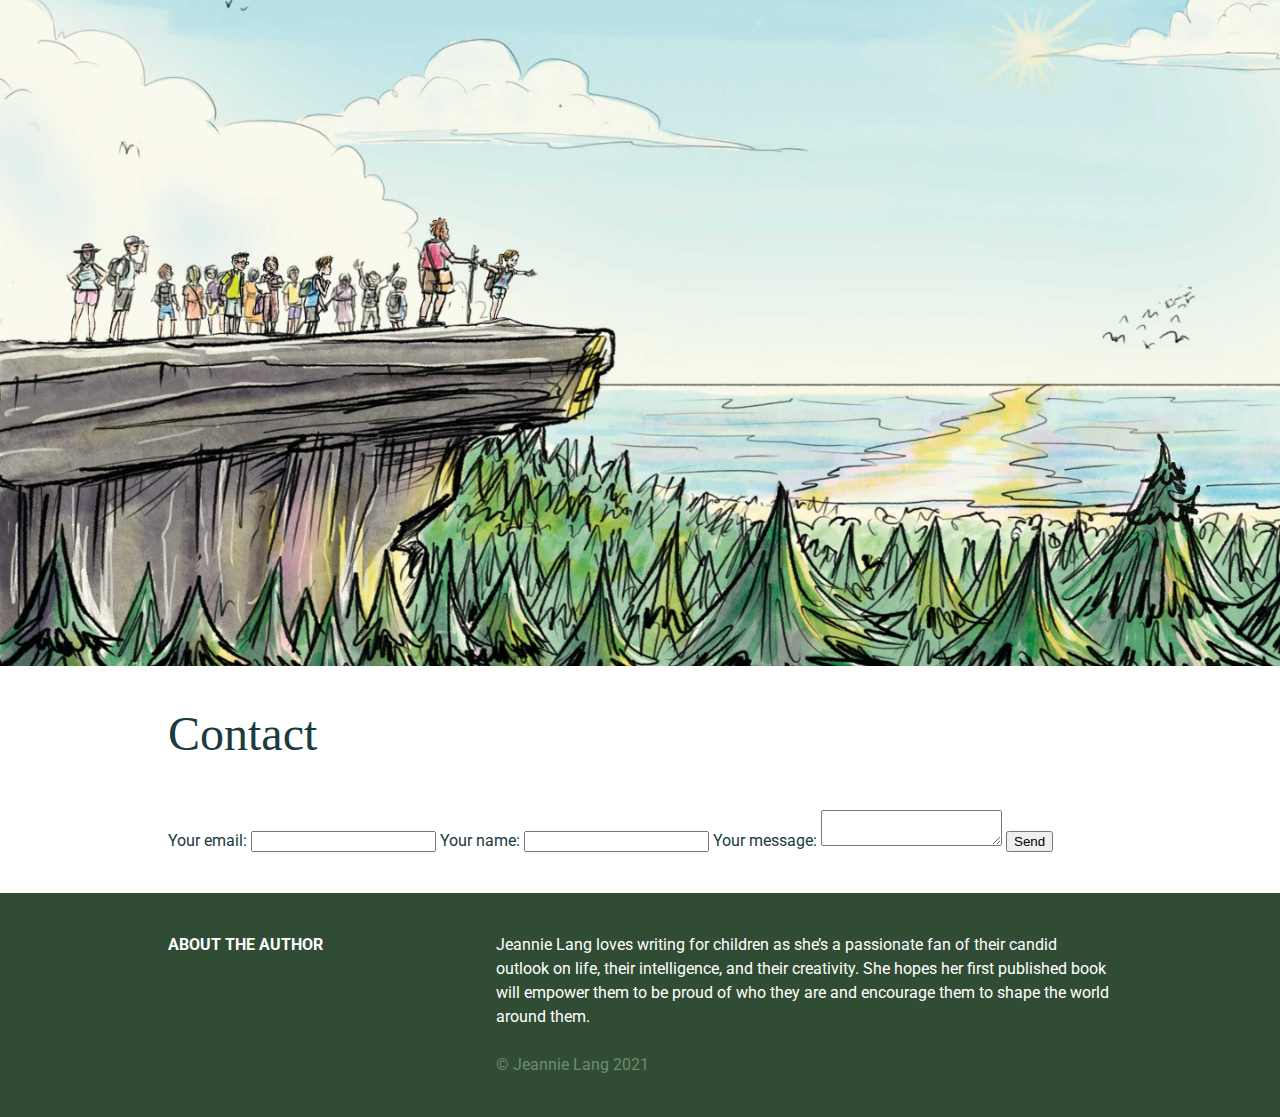
==== contact/index.html @ 02a04d6d "Contact form" ====
<!DOCTYPE html>
<html lang="en">
  <head>
    <meta charset="utf-8">
    <meta name="viewport" content="width=device-width, initial-scale=1, viewport-fit=cover">
    <title>Contact | The Difference Makers</title>
    <meta name="description" content="Jeannie Lang loves writing for children as she’s a passionate fan of their candid outlook on life, their intelligence, and their creativity.">
    <meta name="format-detection" content="telephone=no">
    <link rel="shortcut icon" href="../../images/favicon.png">
    <link rel="stylesheet" href="../../css/reset.css">
    <link rel="stylesheet" href="../../css/main.css">
    <link rel="preconnect" href="https://fonts.gstatic.com">
    <link href="https://fonts.googleapis.com/css2?family=Roboto:wght@400;700&family=Schoolbell&display=swap" rel="stylesheet">
  </head>
  <body>
    <header class="c-header -post">
      <div class="c-header_hero"></div>
      <div class="c-header_details">
        <div class="c-container -padded">
          <h1 class="c-heading -l1">Contact</h1>
        </div>
      </div>
    </header>
    <main class="c-main">
      <section class="c-post">
        <div class="c-container -padded-bottom">
          <form action="https://formspree.io/f/xjvjvprl" method="POST">
            <label>
              Your email:
              <input type="email" name="_replyto" required>
            </label>
            <label>
              Your name:
              <input type="email" name="_replyto" required>
            </label>
            <label>
              Your message:
              <textarea name="message" required></textarea>
            </label>
            <button type="submit">Send</button>
          </form>
        </div>
      </section>
    </main>
    <footer class="c-footer">
      <div class="c-container -padded">
        <div class="c-grid -c3 -collapse">
          <h1 class="c-label c-grid_s1">About the author</h1>
          <div class="c-grid_s2">
            <p>Jeannie Lang loves writing for children as she’s a passionate fan of their candid outlook on life, their intelligence, and their creativity. She hopes her first published book will empower them to be proud of who they are and encourage them to shape the world around them.</p>
            <p class="c-footer_copyright">© Jeannie Lang 2021</p>
          </div>
        </div>
      </div>
    </footer>
  </body>
</html>
---- css/main.css ----
/*
* Prefixed by https://autoprefixer.github.io
* PostCSS: v7.0.29,
* Autoprefixer: v9.7.6
* Browsers: last 4 version
*/

/* Global
// ============== */

html {
  height: 100%;
}

html,
body {
  min-height: 100%;
}

body {
  display: -webkit-box;
  display: -ms-flexbox;
  display: flex;
  -webkit-box-orient: vertical;
  -webkit-box-direction: normal;
  -ms-flex-direction: column;
  flex-direction: column;
  -webkit-box-pack: center;
  -ms-flex-pack: center;
  justify-content: center;
  margin: 0;
  background: #FFF;
}

* {
  -webkit-box-sizing: border-box;
  box-sizing: border-box;
}

/* container */

.c-container {
  width: 1024px;
  margin: 0 auto;
  padding-left: 5rem;
  padding-right: 5rem;
}

@media screen and (max-width: 1023px) {
  .c-container {
    width: 100%;
  }
}

@media screen and (max-width: 540px) {
  .c-container {
    padding-left: 3rem;
    padding-right: 3rem;
  }
}

.c-container.-padded {
  padding-top: 5rem;
  padding-bottom: 5rem;
}

.c-container.-padded-bottom {
  padding-bottom: 5rem;
}

@media screen and (max-width: 540px) {
  .c-container.-padded {
    padding-top: 3rem;
    padding-bottom: 3rem;
  }
}

/* grid */

.c-grid {
  display: -ms-grid;
  display: grid;
  grid-gap: 5rem;
}

.c-grid.-c2 {
  -ms-grid-columns: 1fr 5rem 1fr;
  grid-template-columns: repeat(2, 1fr);
}

.c-grid.-c2 img {
  max-width: 100%;
}

.c-grid.-c3 {
  -ms-grid-columns: 1fr 5rem 1fr 5rem 1fr;
  grid-template-columns: repeat(3, 1fr);
}

@media screen and (max-width: 540px) {
  .c-grid.-c2,
  .c-grid.-c3 {
    -ms-grid-columns: 1fr;
    grid-template-columns: 1fr;
    grid-gap: 3rem;
  }
}

@media screen and (max-width: 540px) {
  .c-grid.-collapse {
    grid-gap: 0;
  }
}

.c-grid_s1 {
  -ms-grid-column-span: 1;
  grid-column: span 1;
}

.c-grid_s2 {
  -ms-grid-column-span: 2;
  grid-column: span 2;
}

@media screen and (max-width: 540px) {
  .c-grid_s1,
  .c-grid_s2 {
    span: 1;
  }
}


/* Typography
// ============== */


html {
  font-size: 8px;
}

body {
  color: #1A3B40;
  font: 2rem/1.5 'Roboto', sans-serif;
  -webkit-font-smoothing: antialiased;
}

a {
  color: #00A5BE;
  text-decoration: none;
  -webkit-transition: color 0.25s ease-out;
  -o-transition: color 0.25s ease-out;
  transition: color 0.25s ease-out;
}

a:hover {
  color: #007587;
}

p:not(:last-child) {
  margin-bottom: 3rem;
}

strong {
  font-weight: bold;
}

.u-nowrap {
  white-space: nowrap;
}

.u-small {
  font-size: 1.5rem;
  margin-bottom: 1rem;
  color: #2e5359;
}

/* heading */

.c-heading {
  margin-bottom: 1rem;
  font-family: 'Schoolbell', cursive;
}

.c-heading.-l1 {
  font-size: 6rem;
  line-height: 7rem;
}

@media screen and (max-width: 540px) {
  .c-heading.-l1 {
    font-size: 5rem;
    line-height: 6rem;
  }
}

.c-heading.-l2 {
  font-size: 4rem;
  line-height: 5rem;
}

@media screen and (max-width: 540px) {
  .c-heading.-l2 {
    font-size: 3rem;
    line-height: 4rem;
  }
}

/* label */

.c-label {
  margin-bottom: 1rem;
  text-transform: uppercase;
  font-weight: bold;
}


/* header
// ============== */

.c-header {
  display: -webkit-box;
  display: -ms-flexbox;
  display: flex;
  -webkit-box-orient: vertical;
  -webkit-box-direction: normal;
  -ms-flex-direction: column;
  flex-direction: column;
  height: 90vh;
}

/*.c-header.-post {
  height: 70vh;
}*/

.c-header_hero {
  -webkit-box-flex: 1;
  -ms-flex: 1 1 auto;
  flex: 1 1 auto;
  background: #cce6e7 url(../images/plateau.jpg) no-repeat center center;
  background-size: cover;
}


/* image
// ============== */


.c-image {
  border-radius: 1rem;
  box-shadow:
    0px 0px 1px rgba(0, 0, 0, 0.06),
    0px 1px 1px rgba(0, 0, 0, 0.06),
    0px 1px 2px rgba(0, 0, 0, 0.06),
    0px 2px 4px rgba(0, 0, 0, 0.06),
    0px 4px 8px rgba(0, 0, 0, 0.06);
}


/* main
// ============== */

/* about */

.c-about {
  background: -webkit-gradient(linear, left top, left bottom, from(#FFF), to(#C7E6E3));
  background: -o-linear-gradient(#FFF, #C7E6E3);
  background: linear-gradient(#FFF, #C7E6E3);
}

.c-about.-mini {
  background: #C7E6E3;
}

/* purchase */

.c-purchase {
  background: #E3F2F1;
}


/* footer
// ============== */

.c-footer {
  color: #FFF;
  background: #314C34;
}

.c-footer_copyright {
  color: #6C8B70;
}
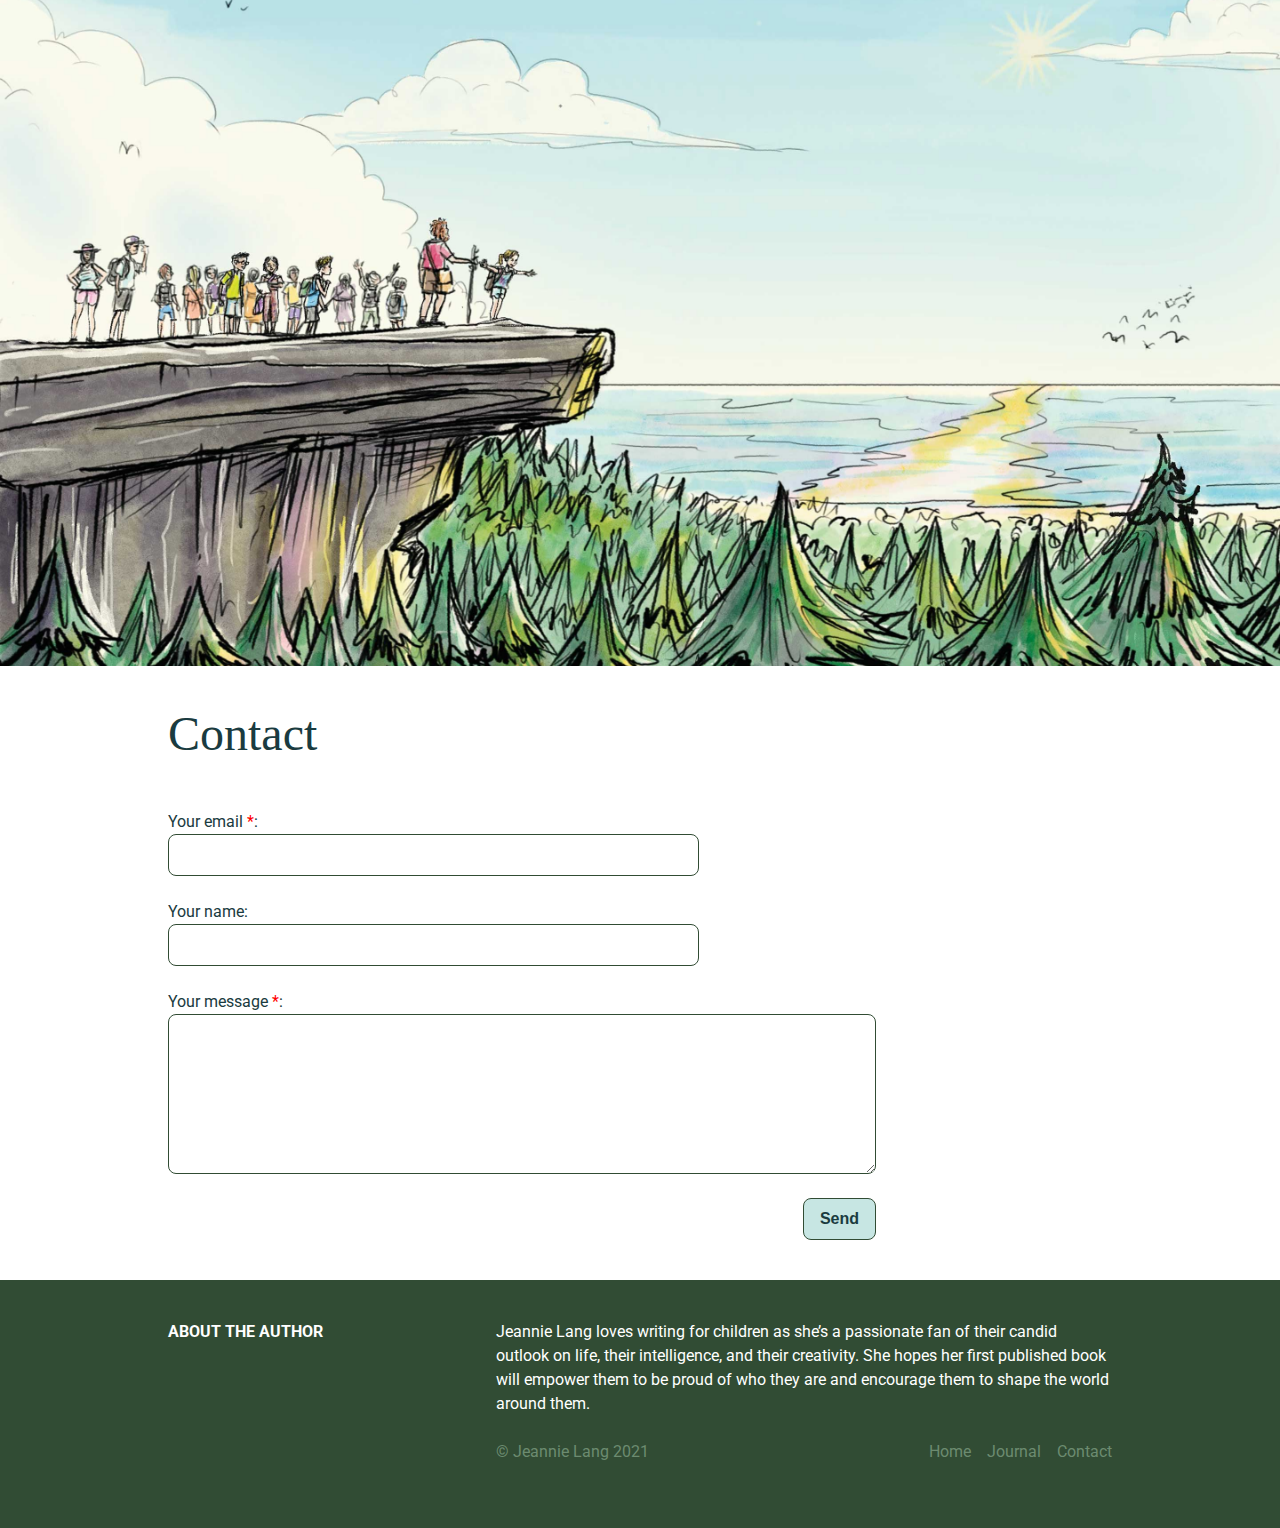
==== commit 7ee16c64: "Contact form and footer nav" ====
--- a/contact/index.html
+++ b/contact/index.html
@@ -7,9 +7,9 @@
     <title>Contact | The Difference Makers</title>
     <meta name="description" content="Jeannie Lang loves writing for children as she’s a passionate fan of their candid outlook on life, their intelligence, and their creativity.">
     <meta name="format-detection" content="telephone=no">
-    <link rel="shortcut icon" href="../../images/favicon.png">
-    <link rel="stylesheet" href="../../css/reset.css">
-    <link rel="stylesheet" href="../../css/main.css">
+    <link rel="shortcut icon" href="../images/favicon.png">
+    <link rel="stylesheet" href="../css/reset.css">
+    <link rel="stylesheet" href="../css/main.css">
     <link rel="preconnect" href="https://fonts.gstatic.com">
     <link href="https://fonts.googleapis.com/css2?family=Roboto:wght@400;700&family=Schoolbell&display=swap" rel="stylesheet">
   </head>
@@ -25,20 +25,20 @@
     <main class="c-main">
       <section class="c-post">
         <div class="c-container -padded-bottom">
-          <form action="https://formspree.io/f/xjvjvprl" method="POST">
-            <label>
-              Your email:
-              <input type="email" name="_replyto" required>
+          <form action="https://formspree.io/f/xjvjvprl" method="POST" class="c-form">
+            <label class="c-form_label">
+              <span class="c-form_label-text">Your email <span class="c-form_required">*</span>:</span>
+              <input type="email" name="from" class="c-form_text" required>
             </label>
-            <label>
-              Your name:
-              <input type="email" name="_replyto" required>
+            <label class="c-form_label">
+              <span class="c-form_label-text">Your name:</span>
+              <input type="text" name="name" class="c-form_text">
             </label>
-            <label>
-              Your message:
-              <textarea name="message" required></textarea>
+            <label class="c-form_label">
+              <span class="c-form_label-text">Your message <span class="c-form_required">*</span>:</span>
+              <textarea name="message" class="c-form_textarea" required></textarea>
             </label>
-            <button type="submit">Send</button>
+            <button type="submit" class="c-button -right">Send</button>
           </form>
         </div>
       </section>
@@ -49,7 +49,22 @@
           <h1 class="c-label c-grid_s1">About the author</h1>
           <div class="c-grid_s2">
             <p>Jeannie Lang loves writing for children as she’s a passionate fan of their candid outlook on life, their intelligence, and their creativity. She hopes her first published book will empower them to be proud of who they are and encourage them to shape the world around them.</p>
-            <p class="c-footer_copyright">© Jeannie Lang 2021</p>
+            <div class="c-grid -c2 -collapse">
+              <p class="c-footer_copyright c-grid_s1">© Jeannie Lang 2021</p>
+              <nav class="c-footer-nav c-grid_s1">
+                <ul class="c-footer-nav_list">
+                  <li class="c-footer-nav_item">
+                    <a href="/" class="c-footer-nav_link">Home</a>
+                  </li>
+                  <li class="c-footer-nav_item">
+                    <a href="/journal/" class="c-footer-nav_link">Journal</a>
+                  </li>
+                  <li class="c-footer-nav_item">
+                    <a href="/contact/" class="c-footer-nav_link">Contact</a>
+                  </li>
+                </ul>
+              </nav>
+            </div>
           </div>
         </div>
       </div>
--- a/css/main.css
+++ b/css/main.css
@@ -241,6 +241,82 @@
 }
 
 
+/* form
+// ============== */
+
+.c-form {
+  display: flex;
+  flex-direction: column;
+  width: 75%;
+}
+
+@media screen and (max-width: 1023px) {
+  .c-form {
+    width: 100%;
+  }
+}
+
+.c-form_label {
+  display: flex;
+  flex-direction: column;
+  margin-bottom: 1rem;
+}
+
+.c-form_required {
+  color: red;
+}
+
+.c-form_text {
+  max-width: 75%;
+  margin-bottom: 2rem;
+  padding: 1rem 2rem;
+  font-size: 2rem;
+  line-height: 3rem;
+  border: 1px #314C34 solid;
+  border-radius: 1rem;
+}
+
+@media screen and (max-width: 540px) {
+  .c-form_text {
+    max-width: none;
+  }
+}
+
+.c-form_textarea {
+  margin-bottom: 2rem;
+  min-height: 20rem;
+  padding: 1rem 2rem;
+  font-size: 2rem;
+  line-height: 3rem;
+  border: 1px #314C34 solid;
+  border-radius: 1rem;
+}
+
+
+/* button
+// ============== */
+
+.c-button {
+  padding: 1rem 2rem;
+  font-size: 2rem;
+  line-height: 3rem;
+  border: 1px #314C34 solid;
+  border-radius: 1rem;
+  background: #C7E6E3;
+  color: #1A3B40;
+  font-weight: bold;
+  transition: background 0.25s ease-out;
+}
+
+.c-button:hover {
+  background: #FFFFFF;
+}
+
+.c-button.-right {
+  margin-left: auto;
+}
+
+
 /* image
 // ============== */
 
@@ -288,4 +364,35 @@
 
 .c-footer_copyright {
   color: #6C8B70;
+}
+
+
+/* footer-nav
+// ============== */
+
+.c-footer-nav {
+  margin-left: auto;
+}
+
+@media screen and (max-width: 540px) {
+  .c-footer-nav {
+    margin-left: initial;
+  }
+}
+
+.c-footer-nav_list {
+  display: flex;
+}
+
+.c-footer-nav_item:not(:last-child) {
+  margin-right: 2rem;
+}
+
+.c-footer-nav_link {
+  color: #6C8B70;
+  transition: color 0.25s ease-out;
+}
+
+.c-footer-nav_link:hover {
+  color: #FFFFFF;
 }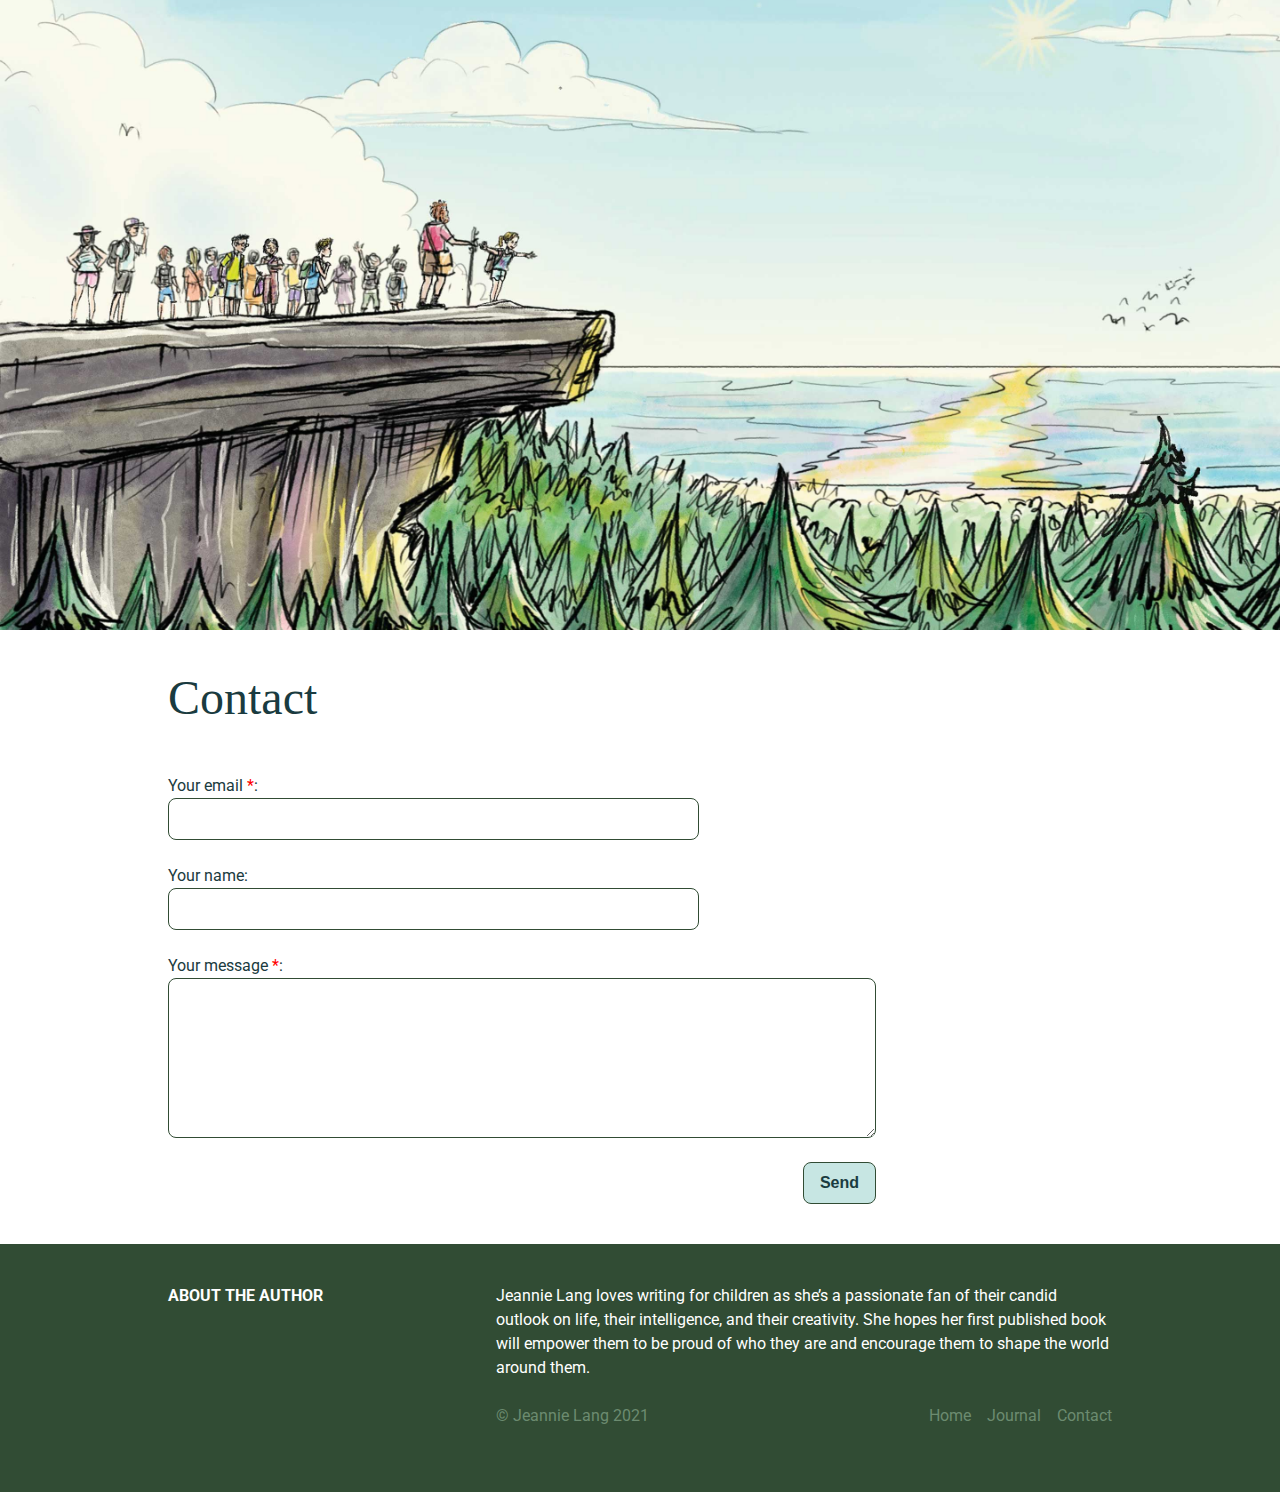
==== commit f438bfd1: "Fixed hero banner and updated autoprefixer" ====
--- a/contact/index.html
+++ b/contact/index.html
@@ -14,8 +14,8 @@
     <link href="https://fonts.googleapis.com/css2?family=Roboto:wght@400;700&family=Schoolbell&display=swap" rel="stylesheet">
   </head>
   <body>
-    <header class="c-header -post">
-      <div class="c-header_hero"></div>
+    <div class="c-hero"></div>
+    <header class="c-header">
       <div class="c-header_details">
         <div class="c-container -padded">
           <h1 class="c-heading -l1">Contact</h1>
--- a/css/main.css
+++ b/css/main.css
@@ -1,10 +1,3 @@
-/*
-* Prefixed by https://autoprefixer.github.io
-* PostCSS: v7.0.29,
-* Autoprefixer: v9.7.6
-* Browsers: last 4 version
-*/
-
 /* Global
 // ============== */
 
@@ -214,10 +207,10 @@
 }
 
 
-/* header
-// ============== */
-
-.c-header {
+/* hero
+// ============== */
+
+.c-hero {
   display: -webkit-box;
   display: -ms-flexbox;
   display: flex;
@@ -225,27 +218,42 @@
   -webkit-box-direction: normal;
   -ms-flex-direction: column;
   flex-direction: column;
-  height: 90vh;
-}
-
-/*.c-header.-post {
   height: 70vh;
-}*/
-
-.c-header_hero {
-  -webkit-box-flex: 1;
-  -ms-flex: 1 1 auto;
-  flex: 1 1 auto;
   background: #cce6e7 url(../images/plateau.jpg) no-repeat center center;
   background-size: cover;
 }
 
+@media screen and (max-width: 540px) {
+  .c-hero {
+    height: 50vh;
+  }
+}
+
+
+/* header
+// ============== */
+
+.c-header {
+  display: -webkit-box;
+  display: -ms-flexbox;
+  display: flex;
+  -webkit-box-orient: vertical;
+  -webkit-box-direction: normal;
+  -ms-flex-direction: column;
+  flex-direction: column;
+}
+
 
 /* form
 // ============== */
 
 .c-form {
-  display: flex;
+  display: -webkit-box;
+  display: -ms-flexbox;
+  display: flex;
+  -webkit-box-orient: vertical;
+  -webkit-box-direction: normal;
+  -ms-flex-direction: column;
   flex-direction: column;
   width: 75%;
 }
@@ -257,8 +265,13 @@
 }
 
 .c-form_label {
-  display: flex;
-  flex-direction: column;
+  display: -webkit-box;
+  display: -ms-flexbox;
+  display: flex;
+  -webkit-box-orient: vertical;
+  -webkit-box-direction: normal;
+      -ms-flex-direction: column;
+          flex-direction: column;
   margin-bottom: 1rem;
 }
 
@@ -305,6 +318,8 @@
   background: #C7E6E3;
   color: #1A3B40;
   font-weight: bold;
+  -webkit-transition: background 0.25s ease-out;
+  -o-transition: background 0.25s ease-out;
   transition: background 0.25s ease-out;
 }
 
@@ -323,6 +338,12 @@
 
 .c-image {
   border-radius: 1rem;
+  -webkit-box-shadow:
+    0px 0px 1px rgba(0, 0, 0, 0.06),
+    0px 1px 1px rgba(0, 0, 0, 0.06),
+    0px 1px 2px rgba(0, 0, 0, 0.06),
+    0px 2px 4px rgba(0, 0, 0, 0.06),
+    0px 4px 8px rgba(0, 0, 0, 0.06);
   box-shadow:
     0px 0px 1px rgba(0, 0, 0, 0.06),
     0px 1px 1px rgba(0, 0, 0, 0.06),
@@ -338,8 +359,8 @@
 /* about */
 
 .c-about {
+  background: -o-linear-gradient(#FFF, #C7E6E3);
   background: -webkit-gradient(linear, left top, left bottom, from(#FFF), to(#C7E6E3));
-  background: -o-linear-gradient(#FFF, #C7E6E3);
   background: linear-gradient(#FFF, #C7E6E3);
 }
 
@@ -381,6 +402,8 @@
 }
 
 .c-footer-nav_list {
+  display: -webkit-box;
+  display: -ms-flexbox;
   display: flex;
 }
 
@@ -390,6 +413,8 @@
 
 .c-footer-nav_link {
   color: #6C8B70;
+  -webkit-transition: color 0.25s ease-out;
+  -o-transition: color 0.25s ease-out;
   transition: color 0.25s ease-out;
 }
 
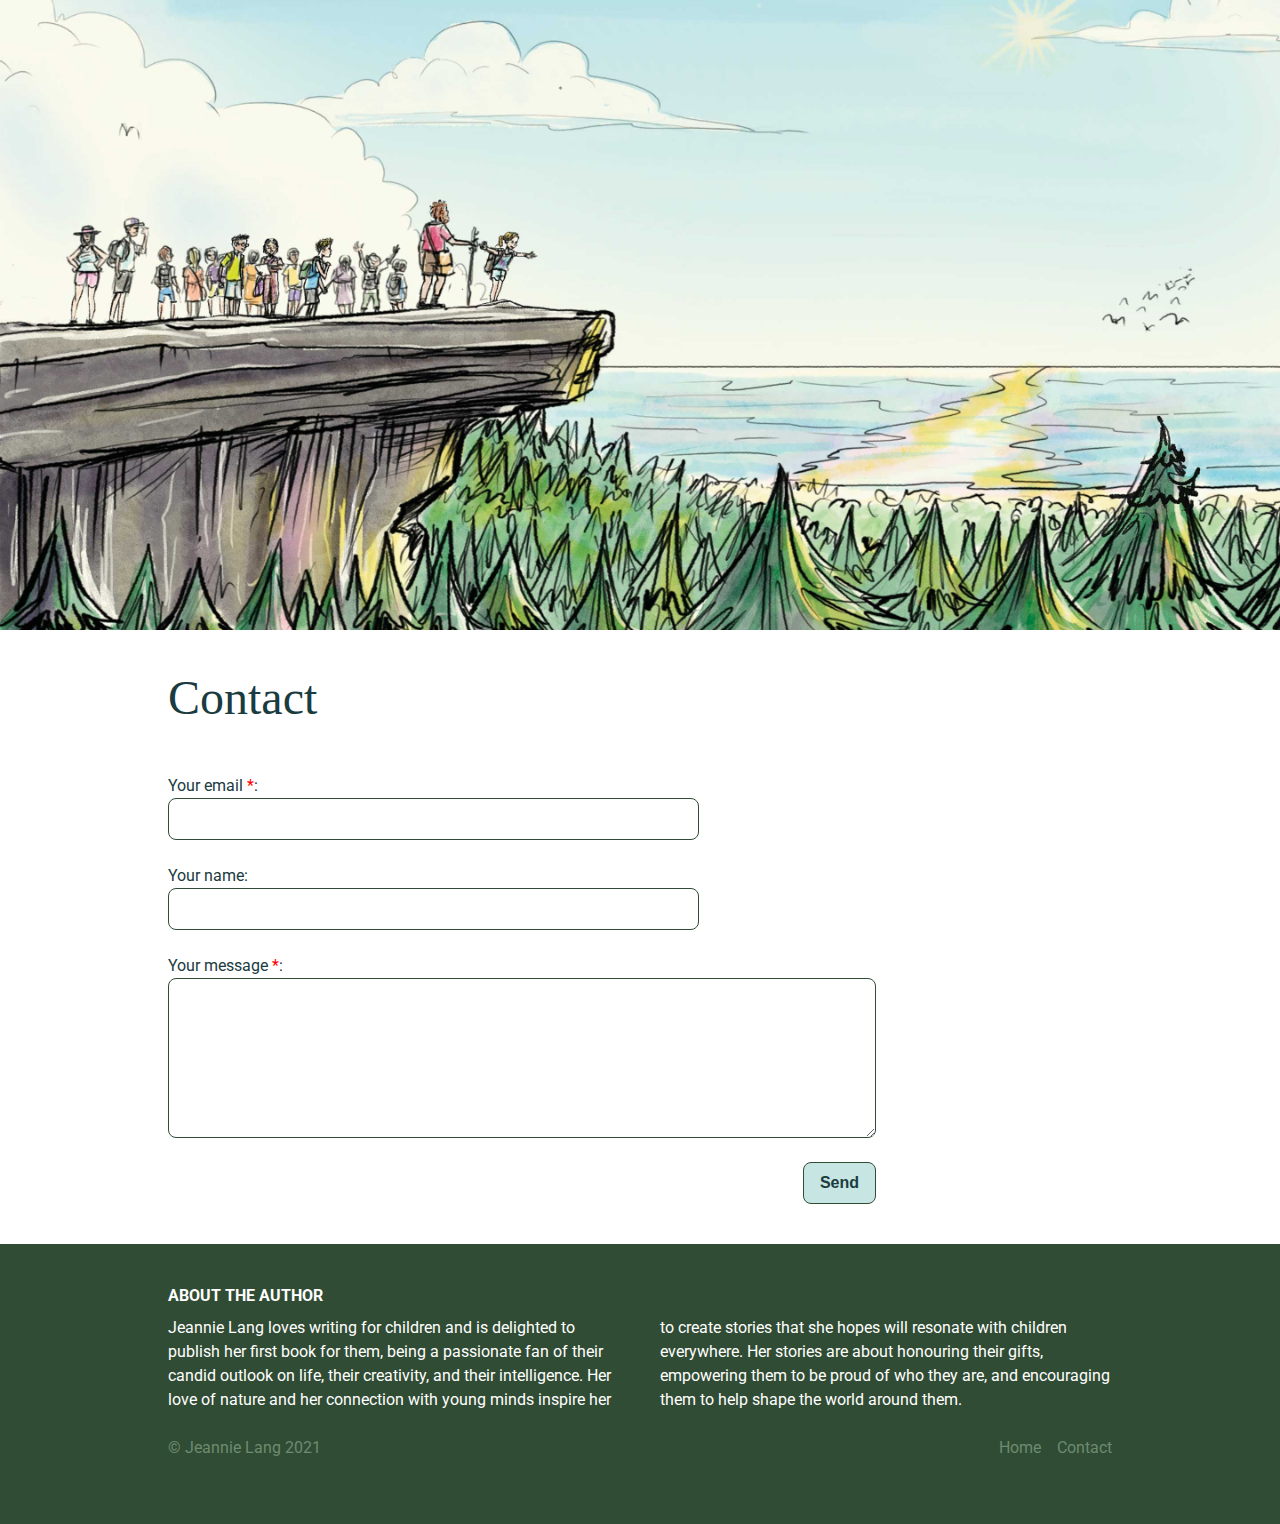
==== commit 26df9252: "Adjusted context and layout + backed up old work" ====
--- a/contact/index.html
+++ b/contact/index.html
@@ -45,27 +45,20 @@
     </main>
     <footer class="c-footer">
       <div class="c-container -padded">
-        <div class="c-grid -c3 -collapse">
-          <h1 class="c-label c-grid_s1">About the author</h1>
-          <div class="c-grid_s2">
-            <p>Jeannie Lang loves writing for children as she’s a passionate fan of their candid outlook on life, their intelligence, and their creativity. She hopes her first published book will empower them to be proud of who they are and encourage them to shape the world around them.</p>
-            <div class="c-grid -c2 -collapse">
-              <p class="c-footer_copyright c-grid_s1">© Jeannie Lang 2021</p>
-              <nav class="c-footer-nav c-grid_s1">
-                <ul class="c-footer-nav_list">
-                  <li class="c-footer-nav_item">
-                    <a href="/" class="c-footer-nav_link">Home</a>
-                  </li>
-                  <li class="c-footer-nav_item">
-                    <a href="/journal/" class="c-footer-nav_link">Journal</a>
-                  </li>
-                  <li class="c-footer-nav_item">
-                    <a href="/contact/" class="c-footer-nav_link">Contact</a>
-                  </li>
-                </ul>
-              </nav>
-            </div>
-          </div>
+        <h1 class="c-label c-grid_s1">About the author</h1>
+        <p class="c-column -col2">Jeannie Lang loves writing for children and is delighted to publish her first book for them, being a passionate fan of their candid outlook on life, their creativity, and their intelligence. Her love of nature and her connection with young minds inspire her to create stories that she hopes will resonate with children everywhere. Her stories are about honouring their gifts, empowering them to be proud of who they are, and encouraging them to help shape the world around them.</p>
+        <div class="c-grid -c2 -collapse">
+          <p class="c-footer_copyright">© Jeannie Lang 2021</p>
+          <nav class="c-footer-nav">
+            <ul class="c-footer-nav_list">
+              <li class="c-footer-nav_item">
+                <a href="/" class="c-footer-nav_link">Home</a>
+              </li>
+              <li class="c-footer-nav_item">
+                <a href="/contact/" class="c-footer-nav_link">Contact</a>
+              </li>
+            </ul>
+          </nav>
         </div>
       </div>
     </footer>
--- a/css/main.css
+++ b/css/main.css
@@ -119,6 +119,26 @@
   .c-grid_s1,
   .c-grid_s2 {
     span: 1;
+  }
+}
+
+
+/* columns */
+.c-column {
+  grid-gap: 5rem;
+}
+
+.c-column.-col2 {
+  columns: 2;
+}
+
+@media screen and (max-width: 540px) {
+  .c-column {
+    grid-gap: 0;
+  }
+
+  .c-column.-col2 {
+    columns: 1;
   }
 }
 
@@ -337,6 +357,7 @@
 
 
 .c-image {
+  max-width: 100%;
   border-radius: 1rem;
   -webkit-box-shadow:
     0px 0px 1px rgba(0, 0, 0, 0.06),
